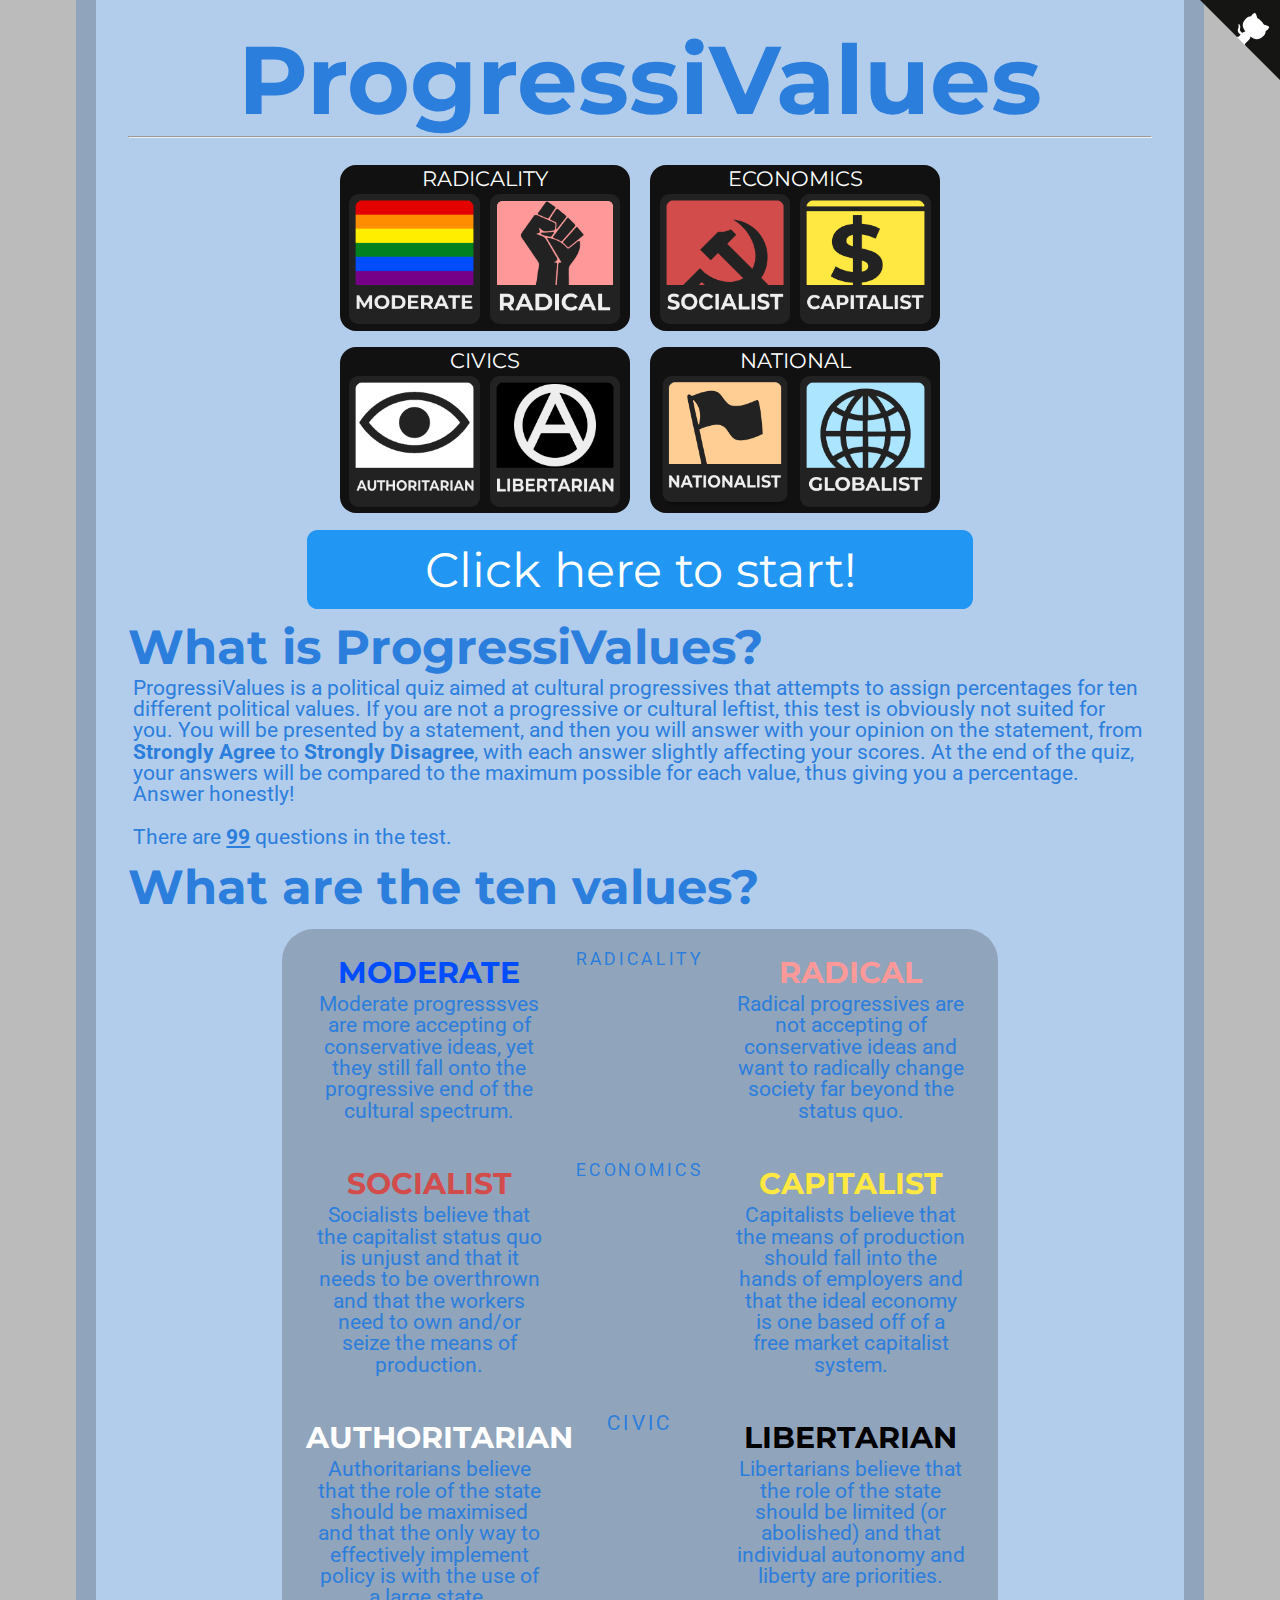
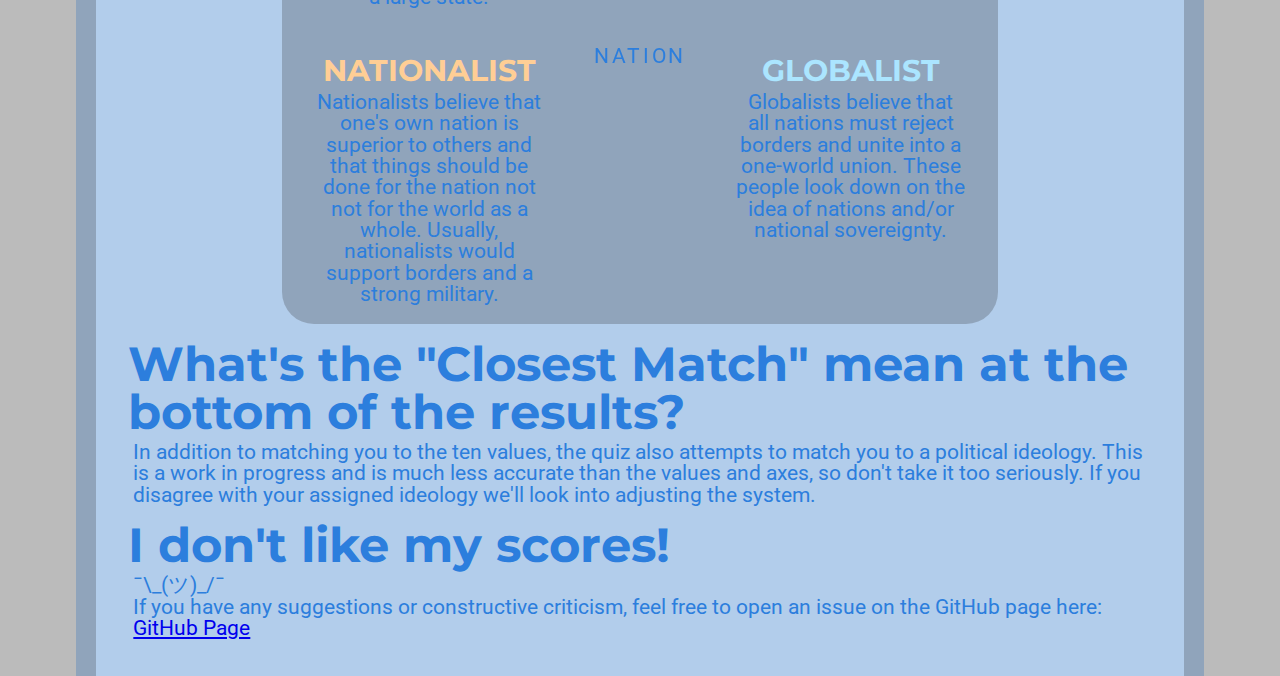
==== index.html @ 5a920d2a "first version commit" ====
<!DOCTYPE html>
<html lang="en-US">
    <head>
        <link href="https://fonts.googleapis.com/css?family=Montserrat:300,400,700|Roboto:400,700" rel="stylesheet">
        <link href='style.css' rel='stylesheet' type='text/css'>
        <link rel="icon" type="x-icon" href="assets/icon.png">
        <link rel="shortcut icon" type="x-icon" href="assets/icon.png">
        <title>ProgressiValues</title>
        <meta property="og:ttl" content="600">
        <meta property="og:site_name" content="ConservaValues.github.io">
        <meta property="og:title" content="ConservaValues">
        <meta property="og:type" content="website">
        <meta property="og:description" content="ProgressiValues is a political quiz aimed at cultural progressives">
        <meta property="og:url" content="https://afunhumaninter.github.io/conservavalues/">
        <meta property="og:image" content="https://afunhumaninter.github.io/conservavalues/assets/previcon.png">
        <meta property="og:image:width" content="1024">
        <meta property="og:image:height" content="1024">
        <meta name="theme-color" content="#000000" data-react-helmet="true">
        <meta charset="utf-8">
    </head>
    <body>
        <a href="https://github.com/afunhumaninter/conservavalues" class="github-corner" aria-label="View source on Github"><svg width="80" height="80" viewBox="0 0 250 250" style="fill:#151513; color:#fff; position: absolute; top: 0; border: 0; right: 0;" aria-hidden="true"><path d="M0,0 L115,115 L130,115 L142,142 L250,250 L250,0 Z"></path><path d="M128.3,109.0 C113.8,99.7 119.0,89.6 119.0,89.6 C122.0,82.7 120.5,78.6 120.5,78.6 C119.2,72.0 123.4,76.3 123.4,76.3 C127.3,80.9 125.5,87.3 125.5,87.3 C122.9,97.6 130.6,101.9 134.4,103.2" fill="currentColor" style="transform-origin: 130px 106px;" class="octo-arm"></path><path d="M115.0,115.0 C114.9,115.1 118.7,116.5 119.8,115.4 L133.7,101.6 C136.9,99.2 139.9,98.4 142.2,98.6 C133.8,88.0 127.5,74.4 143.8,58.0 C148.5,53.4 154.0,51.2 159.7,51.0 C160.3,49.4 163.2,43.6 171.4,40.1 C171.4,40.1 176.1,42.5 178.8,56.2 C183.1,58.6 187.2,61.8 190.9,65.4 C194.5,69.0 197.7,73.2 200.1,77.6 C213.8,80.2 216.3,84.9 216.3,84.9 C212.7,93.1 206.9,96.0 205.4,96.6 C205.1,102.4 203.0,107.8 198.3,112.5 C181.9,128.9 168.3,122.5 157.7,114.1 C157.9,116.9 156.7,120.9 152.7,124.9 L141.0,136.5 C139.8,137.7 141.6,141.9 141.8,141.8 Z" fill="currentColor" class="octo-body"></path></svg></a><style>.github-corner:hover .octo-arm{animation:octocat-wave 560ms ease-in-out}@keyframes octocat-wave{0%,100%{transform:rotate(0)}20%,60%{transform:rotate(-25deg)}40%,80%{transform:rotate(10deg)}}@media (max-width:500px){.github-corner:hover .octo-arm{animation:none}.github-corner .octo-arm{animation:octocat-wave 560ms ease-in-out}}</style>
        <h1>ProgressiValues</h1>
        <hr>
        <div class="center">
            <div class="block">
                <div class="axis_label">RADICALITY</div>
                <a href="#anchor1"><img src="assets/values/moderate.png" class="column"></a>
                <a href="#anchor1"><img src="assets/values/radical.png" class="column"></a>
            </div>
            <div class="block">
                <div class="axis_label">ECONOMICS</div>
                <a href="#anchor2"><img src="assets/values/socialist.png" class="column"></a>
                <a href="#anchor2"><img src="assets/values/capitalist.png" class="column"></a>
            </div>
            <div class="block">
                <div class="axis_label">CIVICS</div>
                <a href="#anchor3"><img src="assets/values/authoritarian.png" class="column"></a>
                <a href="#anchor3"><img src="assets/values/libertarian.png" class="column"></a>
            </div>    
            <div class="block">
                <div class="axis_label">NATIONAL</div>
                <a href="#anchor4"><img src="assets/values/nationalist.png" class="column"></a>
                <a href="#anchor4"><img src="assets/values/globalist.png" class="column"></a>
            </div>
            <!-- <div class="block">
                <div class="axis_label">CONVENTIONALIST</div>
                <a href="#anchor5"><img src="assets/values/conventionalist.svg" class="column"></a>
                <a href="#anchor5"><img src="assets/values/conspiratorialist.svg" class="column"></a>
            </div> -->
        </div>
        <button class="button" onclick="location.href='instructions.html';" style="font-size:36pt;">Click here to start!</button>
        <h2>What is ProgressiValues?</h2>
            <p>ProgressiValues is a political quiz aimed at cultural progressives that attempts to assign percentages for ten different political values. If you are not a progressive or cultural leftist, this test is obviously not suited for you. You will be presented by a statement, and then you will answer with your opinion on the statement, from <b>Strongly Agree</b> to <b>Strongly Disagree</b>, with each answer slightly affecting your scores. At the end of the quiz, your answers will be compared to the maximum possible for each value, thus giving you a percentage. Answer honestly!<br /><br />
            There are <b><u><span id="numOfQuestions"></span></u></b> questions in the test.</p>

        <h2>What are the ten values?</h2>
        <br>
        <div class="expl-block">
            <!--Radicality axis-->
            <div class="spacer">
                <div class="expl-left">
                    <p class="index-value">
                        <b id="val-moderate">MODERATE</b>
                    </p>
                    <p class="expl-text-left">
                        Moderate progresssves are more accepting of conservative ideas, yet they still fall onto the progressive end of the cultural spectrum.
                    </p>
                </div>
                <div class="expl-axis">
                    <a id="anchor1"></a>
                    <p class="axis"><small>RADICALITY</small></p>
                    <img class="arrows" src="assets/arrow.svg"></img>
                </div>
                <div class="expl-right">
                    <p class="index-value">
                        <b id="val-radical">RADICAL</b>
                    </p>
                    <p class="expl-text-right">
                        Radical progressives are not accepting of conservative ideas and want to radically change society far beyond the status quo.
                    </p>
                </div>
            </div>
            <!--Co-operation axis-->
            <div class="spacer">
                <div class="expl-left">
                    <p class="index-value">
                        <b id="val-socialist">SOCIALIST</b>
                    </p>
                    <p class="expl-text-left">
                        Socialists believe that the capitalist status quo is unjust and that it needs to be overthrown and that the workers need to own and/or seize the means of production.
                    </p>
                </div>
                <div class="expl-axis">
                    <a id="anchor2"></a>
                    <p class="axis"><SMALL>ECONOMICS</SMALL></p>
                    <img class="arrows" src="assets/arrow.svg"></img>
                </div>
                <div class="expl-right">
                    <p class="index-value">
                        <b id="val-capitalist">CAPITALIST</b>
                    </p>
                    <p class="expl-text-right">
                        Capitalists believe that the means of production should fall into the hands of employers and that the ideal economy is one based off of a free market capitalist system.
                    </p>
                </div>
            </div>
            <!--Ownership axis-->
            <div class="spacer">
                <div class="expl-left">
                    <p class="index-value">
                        <b id="val-authoritarian">AUTHORITARIAN</b>
                    </p>
                    <p class="expl-text-left">
                        Authoritarians believe that the role of the state should be maximised and that the only way to effectively implement policy is with the use of a large state.
                    </p>
                </div>
                <div class="expl-axis">
                    <a id="anchor3"></a>
                    <p class="axis">CIVIC</p>
                    <img class="arrows" src="assets/arrow.svg"></img>
                </div>
                <div class="expl-right">
                    <p class="index-value">
                        <b id="val-libertarian">LIBERTARIAN</b>
                    </p>
                    <p class="expl-text-right">
                        Libertarians believe that the role of the state should be limited (or abolished) and that individual autonomy and liberty are priorities.
                    </p>
                </div>
            </div>
            <!--World axis-->
            <div class="spacer">
                <div class="expl-left">
                    <p class="index-value">
                        <b id="val-nationalist">NATIONALIST</b>
                    </p>
                    <p class="expl-text-left">
                        Nationalists believe that one's own nation is superior to others and that things should be done for the nation not not for the world as a whole. Usually, nationalists would support borders and a strong military.
                    </p>
                </div>
                <div class="expl-axis">
                    <a id="anchor4"></a>
                    <p class="axis">NATION</p>
                    <img class="arrows" src="assets/arrow.svg"></img>
                </div>
                <div class="expl-right">
                    <p class="index-value">
                        <b id="val-globalist">GLOBALIST</b>
                    </p>
                    <p class="expl-text-right">
                        Globalists believe that all nations must reject borders and unite into a one-world union. These people look down on the idea of nations and/or national sovereignty.
                    </p>
                </div>
            </div>
            <!--Culture axis-->
            <!-- <div class="spacer">
                <div class="expl-left">
                    <p class="index-value">
                        <b id="val-conventionalist"><small>CONVENTIONALIST</small></b>
                    </p>
                    <p class="expl-text-left">
                        Conventionalists believe that the modern scientific consensus, fact-checkers, and media are trustworthy and that we should trust them. On the extreme, this can result in blindly following the establishment.
                    </p>
                </div>
                <div class="expl-axis">
                    <a id="anchor5"></a>
                    <p class="axis" id="conventionalism-name">CONVENTIONALISM</p>
                    <img class="arrows" src="assets/arrow.svg"></img>
                </div>
                <div class="expl-right">
                    <p class="index-value">
                        <b id="val-conspiratorialist"><small><small>CONSPIRATORIALIST</small></small></b>
                    </p>
                    <p class="expl-text-right">
                        Conspiratorialists believe that the modern establishment cannot be trusted and that fact-checkers, the media, and the modern scientific consensus are all untrustworthy. People on this side are more likely to believe in conspiracy theories. On the extreme, this can result in anti-science and the QAnon phenomenon.
                    </p>
                </div>
            </div> -->
        </div>
        <h2>What's the "Closest Match" mean at the bottom of the results?</h2>
            <p>In addition to matching you to the ten values, the quiz also attempts to match you to a political ideology. This is a work in progress and is much less accurate than the values and axes, so don't take it too seriously. If you disagree with your assigned ideology we'll look into adjusting the system.</p>
        <h2>I don't like my scores!</h2>
            <p>¯\_(ツ)_/¯<br/>
            If you have any suggestions or constructive criticism, feel free to open an issue on the GitHub page here: <a href="https://github.com/afunhumaninter/conservavalues">GitHub Page</a></p>

        <script type="text/javascript">
            fetch("JSON/questions.json")
                .then(response => response.json())
                .then(data => document.getElementById("numOfQuestions").innerHTML = data.length)
        </script>
    </body>
</html>
---- style.css ----
/*Base CSS*/
:root {
    --axis: calc(18pt * 3);
    --arrow: calc(var(--axis) + 4px);
    --arrow-color: #333333;
}
  
.expl-axis {
    background: linear-gradient(180deg, transparent var(--axis), var(--arrow-color) var(--axis));
    mask-image: linear-gradient(180deg, white var(--axis), transparent var(--axis)), url(../conservavalues/assets/arrow.svg);
    -webkit-mask-image: linear-gradient(180deg, white var(--axis), transparent var(--axis)), url(../conservavalues/assets/arrow.svg);
    mask-repeat: no-repeat;
    -webkit-mask-repeat: no-repeat;
    mask-size: 100%, 60% auto;
    -webkit-mask-size: 100%, 60% auto;
    mask-position: 0 0, 50% var(--arrow);
    -webkit-mask-position: 0 0, 50% var(--arrow);
}
html {
    background-color: #bbbbbb;
    padding: 0px;
    scroll-behavior: smooth;
}

body {
    width: 80%;
    min-height: calc(100vh - 4em);
    margin: 0 auto;
    padding: 2em;
    background-color: #dddddd;
    border-color: #eeeeee;
    border-left-style: solid;
    border-right-style: solid;
    border-width: 20px;
}

p {
    color: #444444;
    font-family: 'Roboto', sans-serif;
    font-size: 16pt;
    line-height: 1;
    margin: 4pt;
}

p.value-description {
    text-indent: -16pt;
    margin-left: 20pt;
}

p.question {
    margin: 16pt auto;
    color: #333333;
    font-family: 'Montserrat', sans-serif;
    font-weight: normal;
    width: 70%;
    min-width: 500pt;
    min-height: 144pt;
    background-color: #eeeeee;
    padding: 16pt;
    border-radius: 16pt;
    font-size: 36pt;
    display: flex;
    justify-content: center;
    align-items: center;
    text-align: center;
}

h1 {
    color: #222222;
    font-family: 'Montserrat', sans-serif;
    font-size: 72pt;
    text-align: center;
    line-height: 72pt;
    margin-top: 0pt;
    margin-bottom: 0pt;
}
svg{

    fill: #90a4bb;
}
h2 {
    color: #333333;
    font-family: 'Montserrat', sans-serif;
    font-size: 36pt;
    line-height: 36pt;
    margin-top: 12pt;
    margin-bottom: 0pt;
}

li {
    font-size: 16pt;
    text-indent: 16pt;
}

a {
    font-family: inherit;
}
.small_button, .small_button_off {
    background-color: #333;
    font-family: 'Montserrat', sans-serif;
    border: none;
    border-radius: 8pt;
    color: white;
    padding: 8pt;
    width: 10%;
    min-width: 100pt;
    text-align: center;
    text-decoration: none;
    display: block;
    font-size: 18pt;
    margin: -2px auto;
    cursor: pointer;
}

.small_button_off {
    background-color: #ddd;
    color: #888;
    border: 2px solid #888;
    cursor: not-allowed;
    margin: -4px auto;
}
.arrows {
    display: none;
}
li {
    font-size: 16pt;
    text-indent: 16pt;
}

img.center {
    display: block;
    margin: 1em auto;
    width: 50%;
    min-width: 500pt;
}
img.column {
    width: 45%;
    transition: transform 0.3s;
    padding: 1%;
}
  
img.column:hover {
    transform: scale(1.05);
}
p.expl-text-left, p.expl-text-right {
    display: block;
    font-size: 16pt;
    width: 90%;
    margin-left: auto;
    margin-right: auto;
}

img.arrows {
    width: 60%;
    height: auto;
}

p.axis {
    display: block;
}

p.index-value {
    font-family: 'Montserrat', sans-serif;
    font-size: 30px;
    margin: 4px;
}
p.expl-text {
    font-size: 18pt;
}
  
p.value {
    font-size: 28pt;
    text-indent: -16pt;
    line-height: 2px;
    letter-spacing: 0.1em;
}
  
p.extras {
    text-align: center;
    max-width: 800px;
    margin-left: auto;
    margin-right: auto;
}

.button {
    background-color: #2196f3;
    font-family: 'Montserrat', sans-serif;
    border: none;
    border-radius: 8pt;
    color: white;
    padding: 8pt;
    width: 50%;
    min-width: 500pt;
    text-align: center;
    text-decoration: none;
    display: block;
    font-size: 24pt;
    margin: -2px auto;
    cursor: pointer;
}
div.center {
    border-radius: 8pt;
    padding: 8pt;
    color: white;
    width: 90%;
    max-width: 768pt;
    display: block;
    margin: auto;
    align-items: center;
    text-align: center;
}

div.axis {
    width: 100%;
    display: flex;
    align-items: center;
    justify-content: center;
}

div.bar {
    height: 36pt;
    line-height: 36pt;
    padding: 8pt;
    margin-top: 4pt;
    margin-bottom: 4pt;
    border-width: 4px;
    border-right-width: 1px;
    border-top-style: solid;
    border-bottom-style: solid;
    border-color: #222222;
    background-color: #eeeeee;
    display: block;
    width: 50%;
}
div.spacer {
    display: flex;
    padding: 2%;
    /* background-color: #90a4bb; */
}

div.text-wrapper {
    font-family: 'Montserrat', sans-serif;
    font-size: 36pt;
    line-height: 36pt;
    color: #222222;
    /* color: #90a4bb; */
    display: inline-block;
}

div.axis_label {
    font-size: 16pt;
    font-family: 'Montserrat', sans-serif;
    color: #000;
}
  
div.block {
    display: inline-block;
    width: 31.5%;
    background-color: #CCC;
    border-radius: 12pt;
    margin: 6pt;
}
  
div.expl-block {
    width: 70%;
    display: block;
    text-align: center;
    align-items: center;
    margin: auto;
    /* background-color: #CCC; */
    background-color: #90a4bb;
    border-radius: 32px;
}
  
div.expl-left, div.expl-right {
    display: inline-block;
    text-align: center;
    margin-top: 10px;
    vertical-align: top;
    width: 37%;
    margin-left: auto;
    margin-right: auto;
}
  
div.expl-axis {
    display: inline-block;
    width: 20.9%;
    vertical-align: top;
    font-size: 20pt;
    letter-spacing: 0.1em;
    margin: 4pt;
    margin-top: -2px;
}

#banner {
    border-color: #444444;
    border-style: solid;
    border-width: 2px;
    border-radius: 8pt;
    display: block;
    margin: 8pt;
    margin-left: auto;
    margin-right: auto;
}

div.moderate {
    background-color: #004cff;
    text-align: left;
    border-right-style: solid;
}

#val-moderate {
    color: #004cff;;
}

div.radical {
    background-color: #FF9999;
    text-align: right;
    border-left-style: solid;
}

#val-radical {
    color: #FF9999;
}

div.socialist {
    background-color: #D24C4C;
    text-align: left;
    border-right-style: solid;
}

#val-socialist {
    color: #D24C4C;
}

div.capitalist {
    background-color: #FFE841;
    text-align: right;
    border-right-style: solid;
}

#val-capitalist {
    color: #FFE841;
}

div.authoritarian {
    background-color: #ffffff;
    text-align: left;
    border-left-style: solid;
}

#val-authoritarian {
    color: #ffffff;
}

div.libertarian {
    background-color: #000000;
    text-align: right;
    border-left-style: solid;
}

#val-libertarian {
    color: #000000;
}

div.nationalist {
    background-color: #FFCE95;
    text-align: left;
    border-right-style: solid;
}

#val-nationalist {
    color: #FFCE95;
}

div.globalist {
    background-color: #ABE5FF;
    text-align: right;
    border-left-style: solid;
}

#val-globalist {
    color: #ABE5FF;
}

div.conventionalist {
    background-color: #2331BC;
    text-align: left;
    border-right-style: solid;
}

#val-conventionalist {
    color: #2331BC;
}

div.conspiratorialist {
    background-color: #6c9569;
    text-align: right;
    border-right-style: solid;
}

#val-conspiratorialist {
    color: #6c9569;
}

span.weight-300 {
    font-weight: 300;
}

#conventionalism-name{
    font-size: 8pt;
}

/*Dark mode*/
/* @media(prefers-color-scheme: dark){ */
    :root {
        --arrow-color: #dddddd;
    }

    div.axis_label {
        color: #FFF;
    }

    div.block {
        background-color: #111;
    }

    /* div.expl-block {
        background-color: #333;
        /* background-color: #B2CDEB; */
    } */
    html {
        background-color: #90a4bb;
        padding: 0px;
    }
    body {
        /* background-color: #3b3b3b;
        border-color: #505050; */

        background-color: #B2CDEB;
        border-color: #90a4bb;
    }
    p {
        /* color: #cccccc; */
        color: #2c7edd;
    }
    p.question {
        /* color: #cccccc; */
        color: #2c7edd;
        background-color: #000000;
    }
    h1 {
        /* color: #cccccc; */
        color: #2c7edd;
    }
    h2 {
        /* color: #cccccc; */
        color: #2c7edd;
    }
    .small_button, .small_button_off {
        background-color: #ddd;
    }

    .small_button_off {
        background-color: #333;
        color: #888;
        border: 2px solid #888;
    }
/* } */
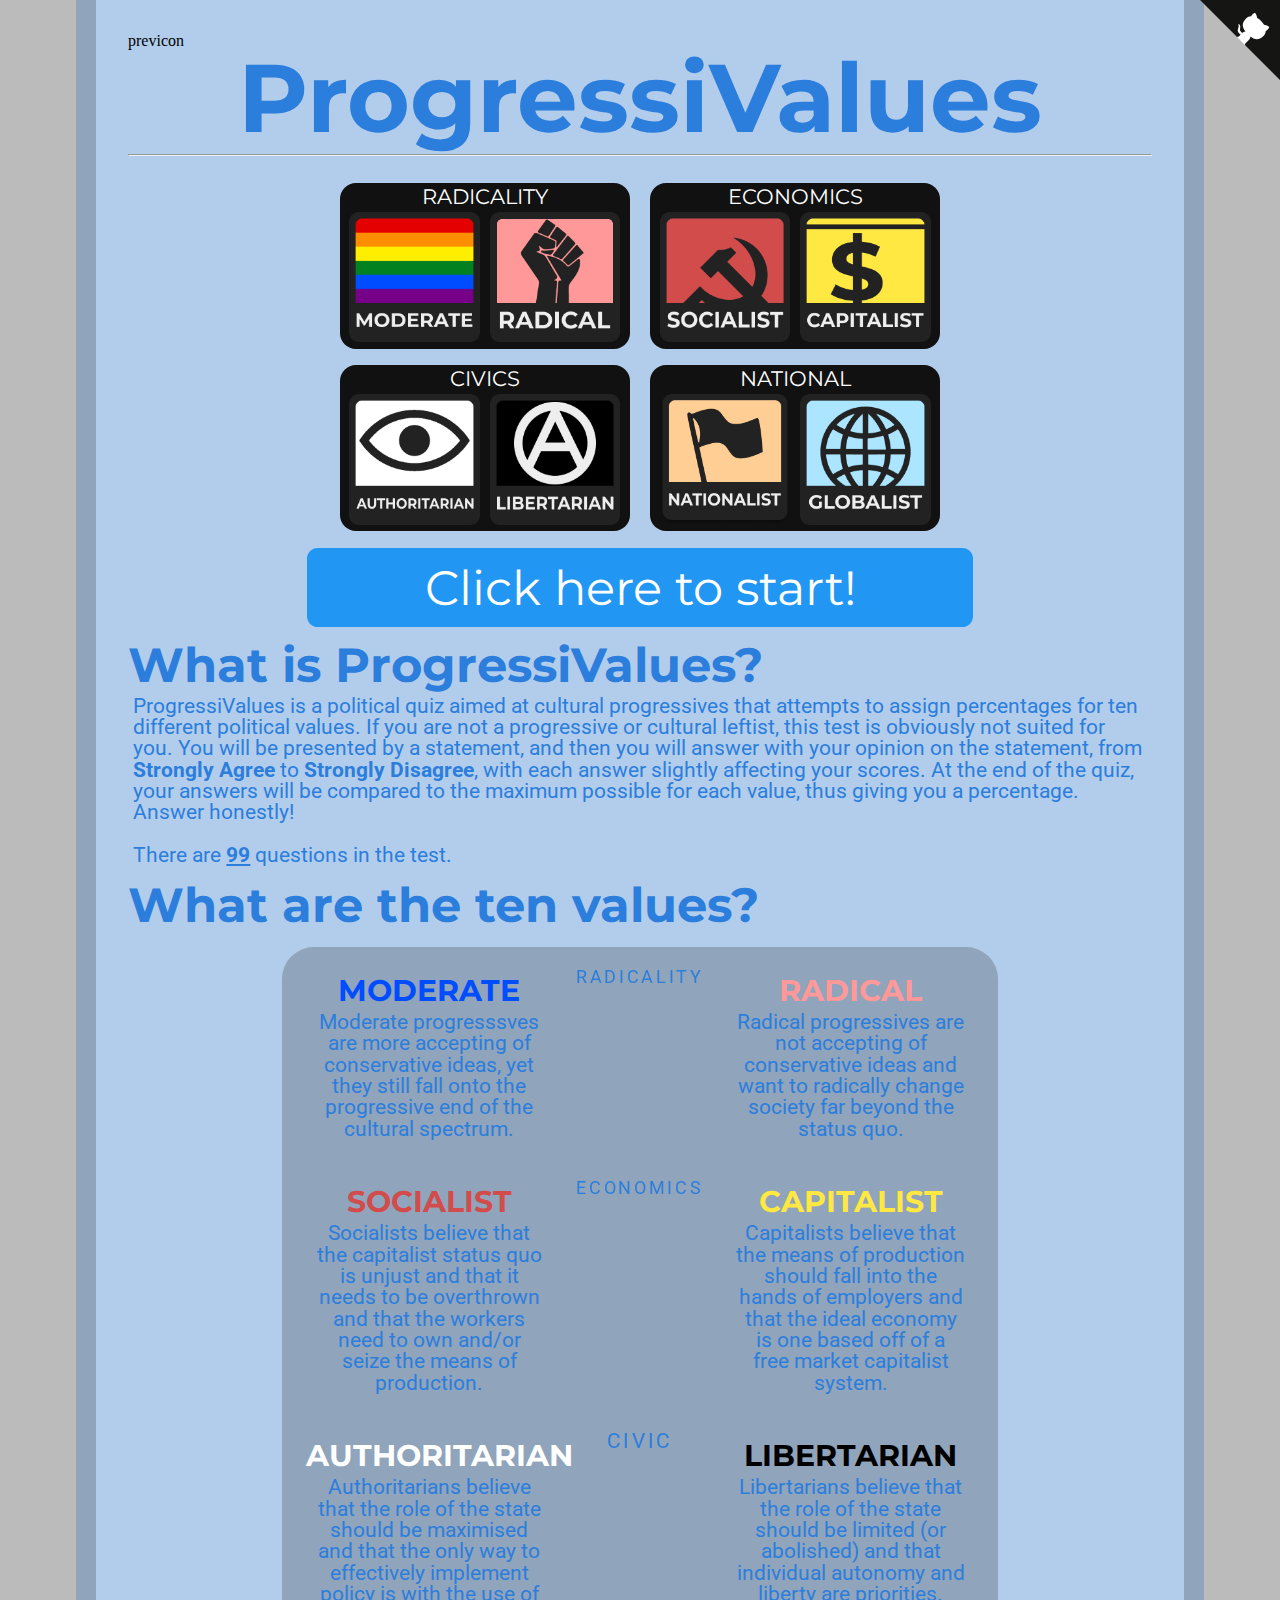
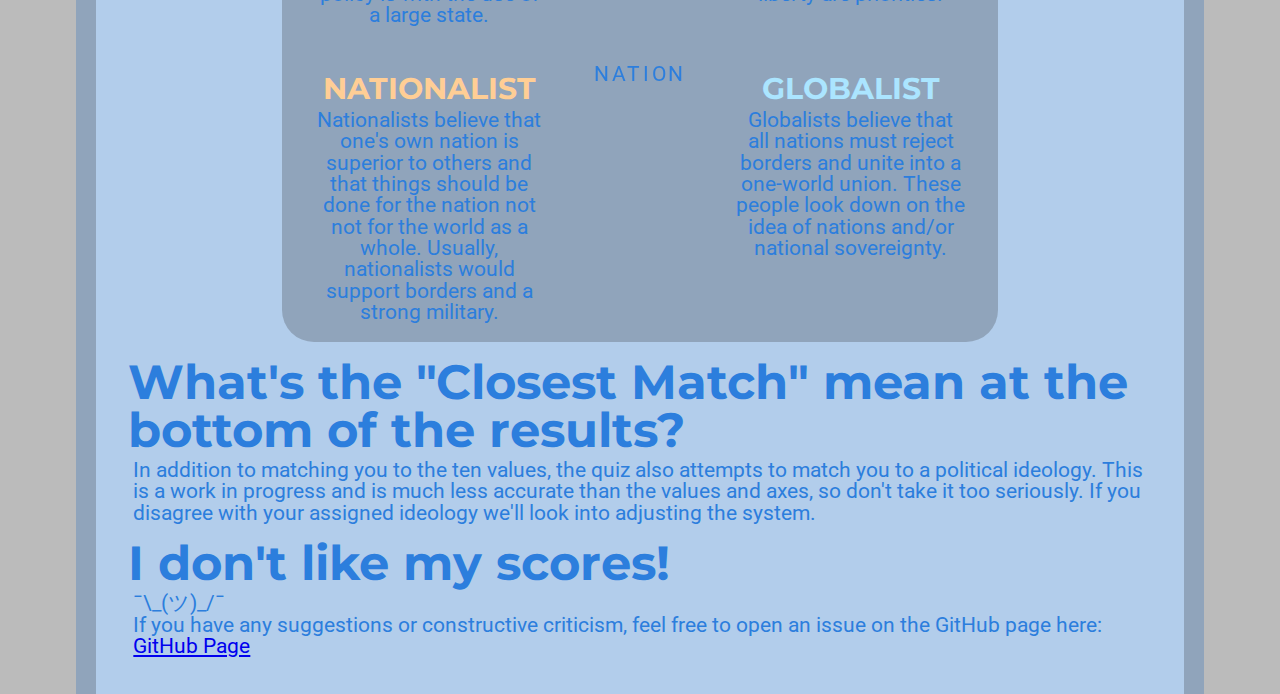
==== commit bbe11295: "Changed previcon.png and made some minor edits to the website text" ====
--- a/index.html
+++ b/index.html
@@ -1,4 +1,4 @@
-<!DOCTYPE html>
+<!DOCTYPE html>previcon
 <html lang="en-US">
     <head>
         <link href="https://fonts.googleapis.com/css?family=Montserrat:300,400,700|Roboto:400,700" rel="stylesheet">
@@ -12,7 +12,7 @@
         <meta property="og:type" content="website">
         <meta property="og:description" content="ProgressiValues is a political quiz aimed at cultural progressives">
         <meta property="og:url" content="https://afunhumaninter.github.io/conservavalues/">
-        <meta property="og:image" content="https://afunhumaninter.github.io/conservavalues/assets/previcon.png">
+        <meta property="og:image" content="assets/previcon.png">
         <meta property="og:image:width" content="1024">
         <meta property="og:image:height" content="1024">
         <meta name="theme-color" content="#000000" data-react-helmet="true">
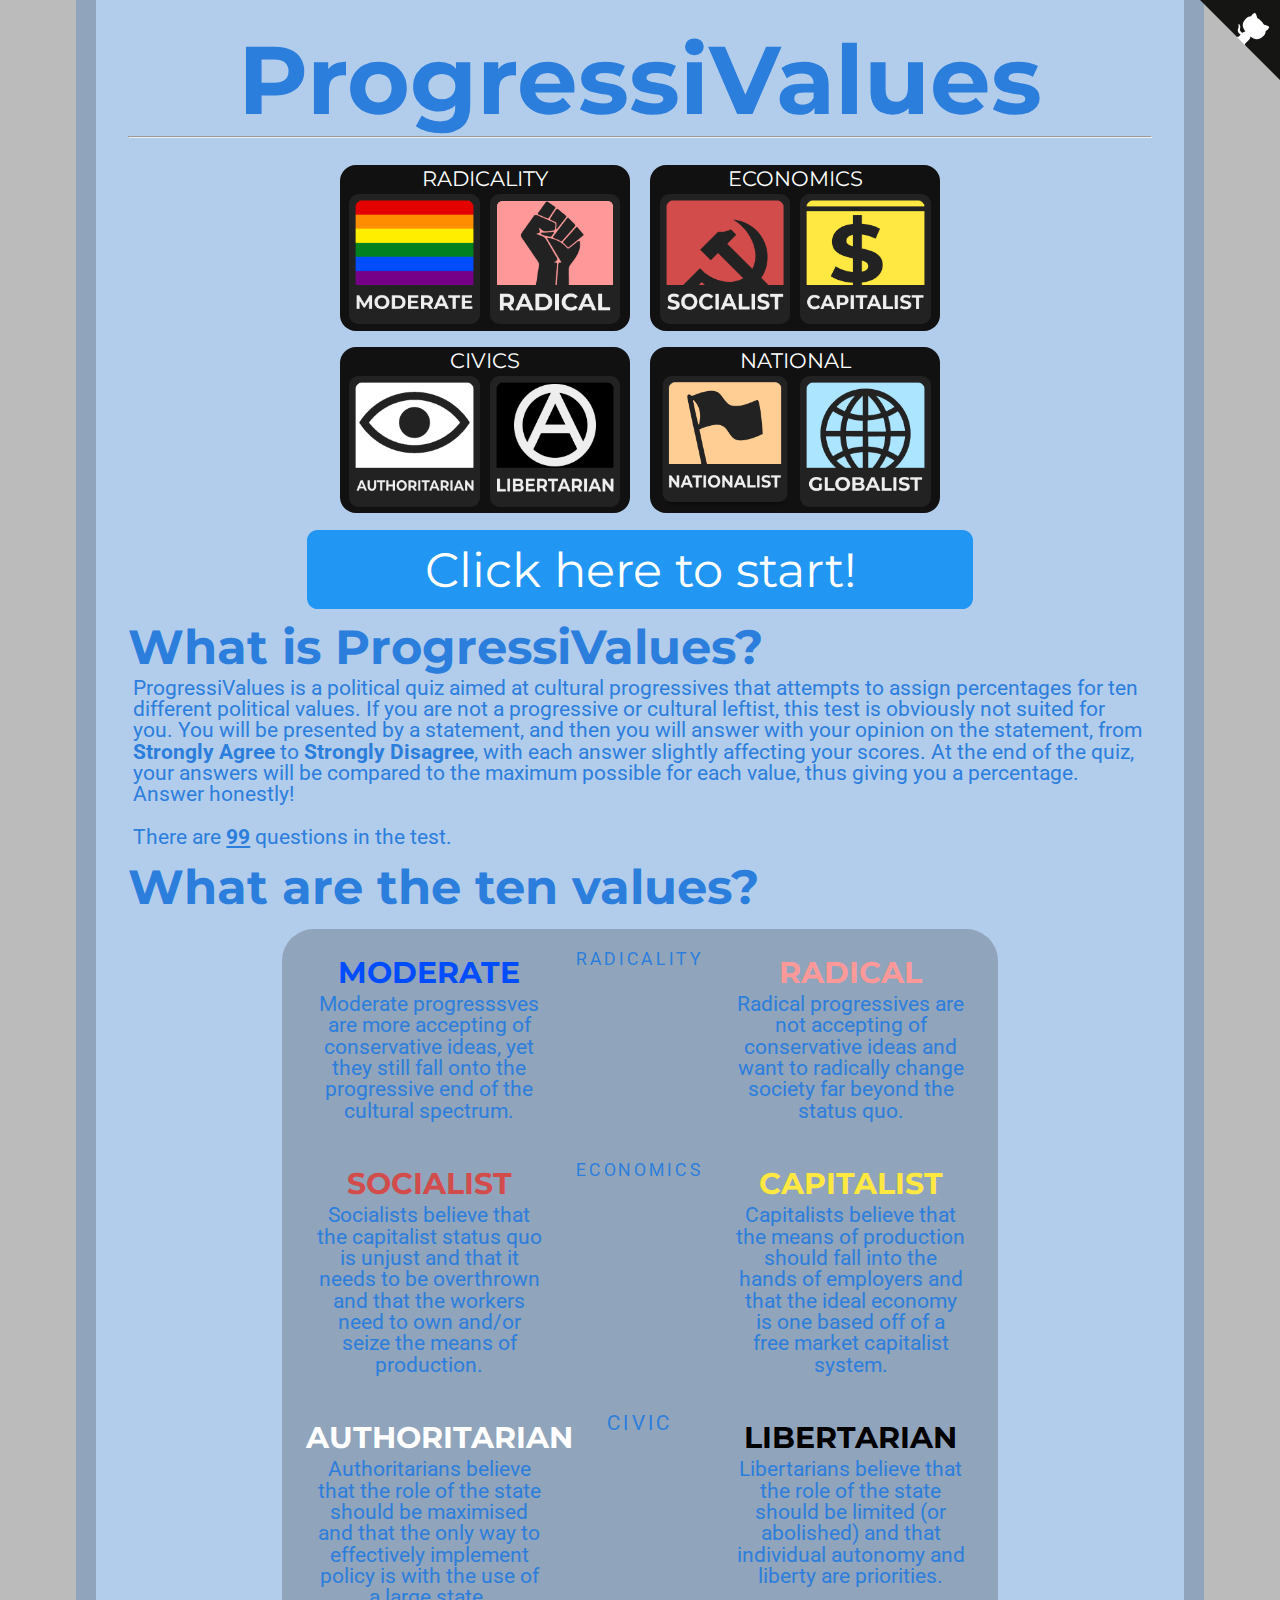
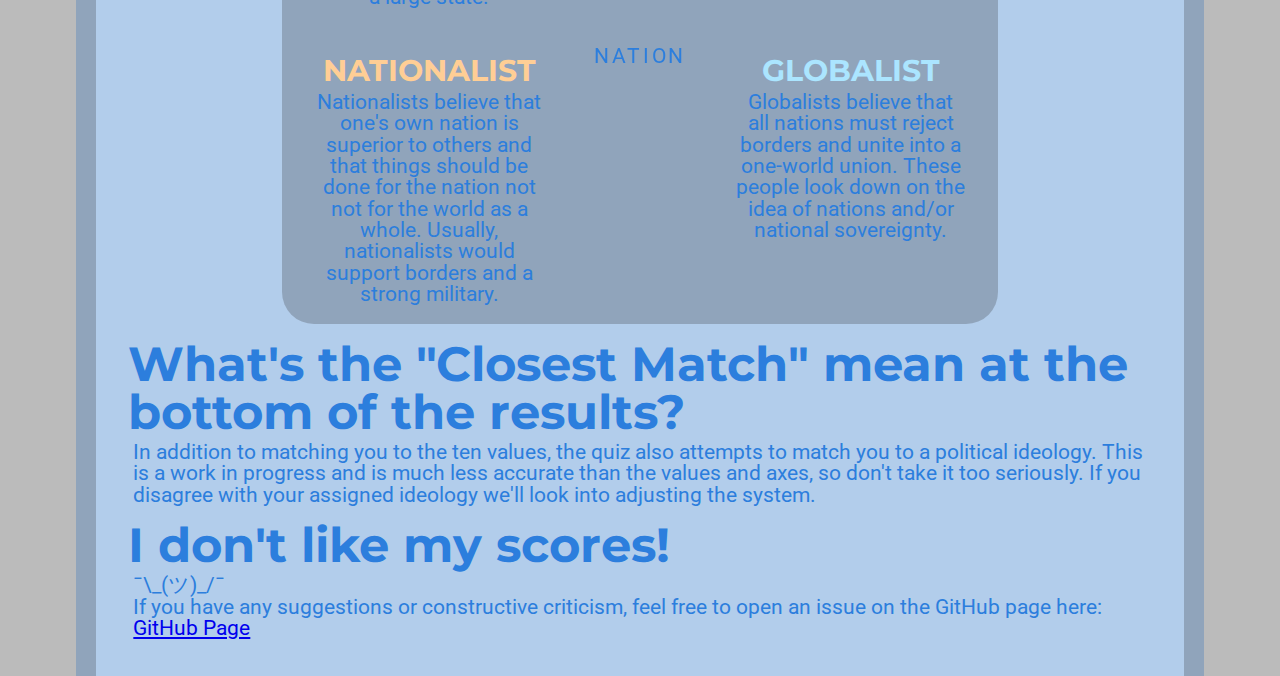
==== commit 3518e70d: "Edited HTML and fixed big where 'previcon' randomly showed up on the page" ====
--- a/index.html
+++ b/index.html
@@ -1,4 +1,4 @@
-<!DOCTYPE html>previcon
+<!DOCTYPE html>
 <html lang="en-US">
     <head>
         <link href="https://fonts.googleapis.com/css?family=Montserrat:300,400,700|Roboto:400,700" rel="stylesheet">
@@ -7,17 +7,16 @@
         <link rel="shortcut icon" type="x-icon" href="assets/icon.png">
         <title>ProgressiValues</title>
         <meta property="og:ttl" content="600">
-        <meta property="og:site_name" content="ConservaValues.github.io">
-        <meta property="og:title" content="ConservaValues">
+        <meta property="og:site_name" content="ProgressiValues.github.io">
+        <meta property="og:title" content="ProgressiValues">
         <meta property="og:type" content="website">
         <meta property="og:description" content="ProgressiValues is a political quiz aimed at cultural progressives">
-        <meta property="og:url" content="https://afunhumaninter.github.io/conservavalues/">
-        <meta property="og:image" content="assets/previcon.png">
+        <meta property="og:url" content="https://select-ear-8052.github.io/index.html">
+        <meta property="og:image" content="https://select-ear-8052.github.io/assets/previcon.png">
         <meta property="og:image:width" content="1024">
         <meta property="og:image:height" content="1024">
         <meta name="theme-color" content="#000000" data-react-helmet="true">
         <meta charset="utf-8">
-    </head>
     <body>
         <a href="https://github.com/afunhumaninter/conservavalues" class="github-corner" aria-label="View source on Github"><svg width="80" height="80" viewBox="0 0 250 250" style="fill:#151513; color:#fff; position: absolute; top: 0; border: 0; right: 0;" aria-hidden="true"><path d="M0,0 L115,115 L130,115 L142,142 L250,250 L250,0 Z"></path><path d="M128.3,109.0 C113.8,99.7 119.0,89.6 119.0,89.6 C122.0,82.7 120.5,78.6 120.5,78.6 C119.2,72.0 123.4,76.3 123.4,76.3 C127.3,80.9 125.5,87.3 125.5,87.3 C122.9,97.6 130.6,101.9 134.4,103.2" fill="currentColor" style="transform-origin: 130px 106px;" class="octo-arm"></path><path d="M115.0,115.0 C114.9,115.1 118.7,116.5 119.8,115.4 L133.7,101.6 C136.9,99.2 139.9,98.4 142.2,98.6 C133.8,88.0 127.5,74.4 143.8,58.0 C148.5,53.4 154.0,51.2 159.7,51.0 C160.3,49.4 163.2,43.6 171.4,40.1 C171.4,40.1 176.1,42.5 178.8,56.2 C183.1,58.6 187.2,61.8 190.9,65.4 C194.5,69.0 197.7,73.2 200.1,77.6 C213.8,80.2 216.3,84.9 216.3,84.9 C212.7,93.1 206.9,96.0 205.4,96.6 C205.1,102.4 203.0,107.8 198.3,112.5 C181.9,128.9 168.3,122.5 157.7,114.1 C157.9,116.9 156.7,120.9 152.7,124.9 L141.0,136.5 C139.8,137.7 141.6,141.9 141.8,141.8 Z" fill="currentColor" class="octo-body"></path></svg></a><style>.github-corner:hover .octo-arm{animation:octocat-wave 560ms ease-in-out}@keyframes octocat-wave{0%,100%{transform:rotate(0)}20%,60%{transform:rotate(-25deg)}40%,80%{transform:rotate(10deg)}}@media (max-width:500px){.github-corner:hover .octo-arm{animation:none}.github-corner .octo-arm{animation:octocat-wave 560ms ease-in-out}}</style>
         <h1>ProgressiValues</h1>
